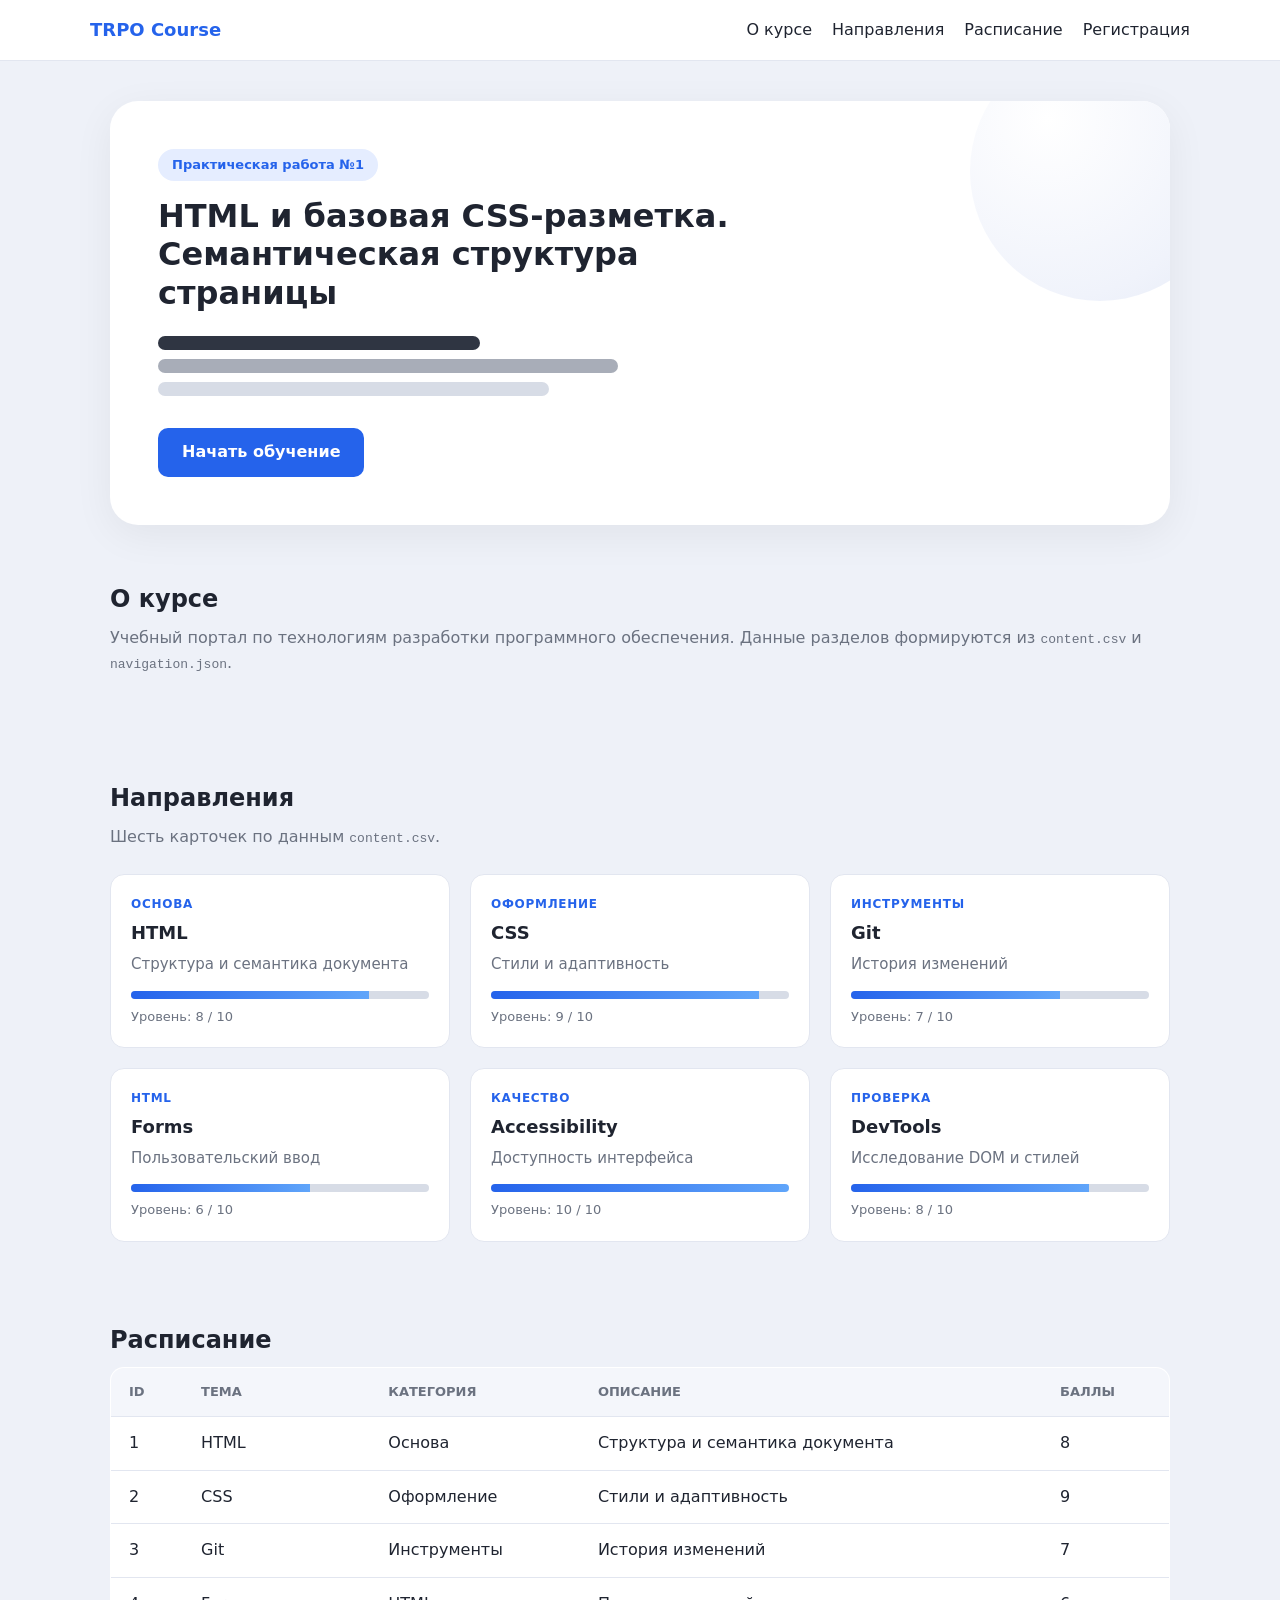
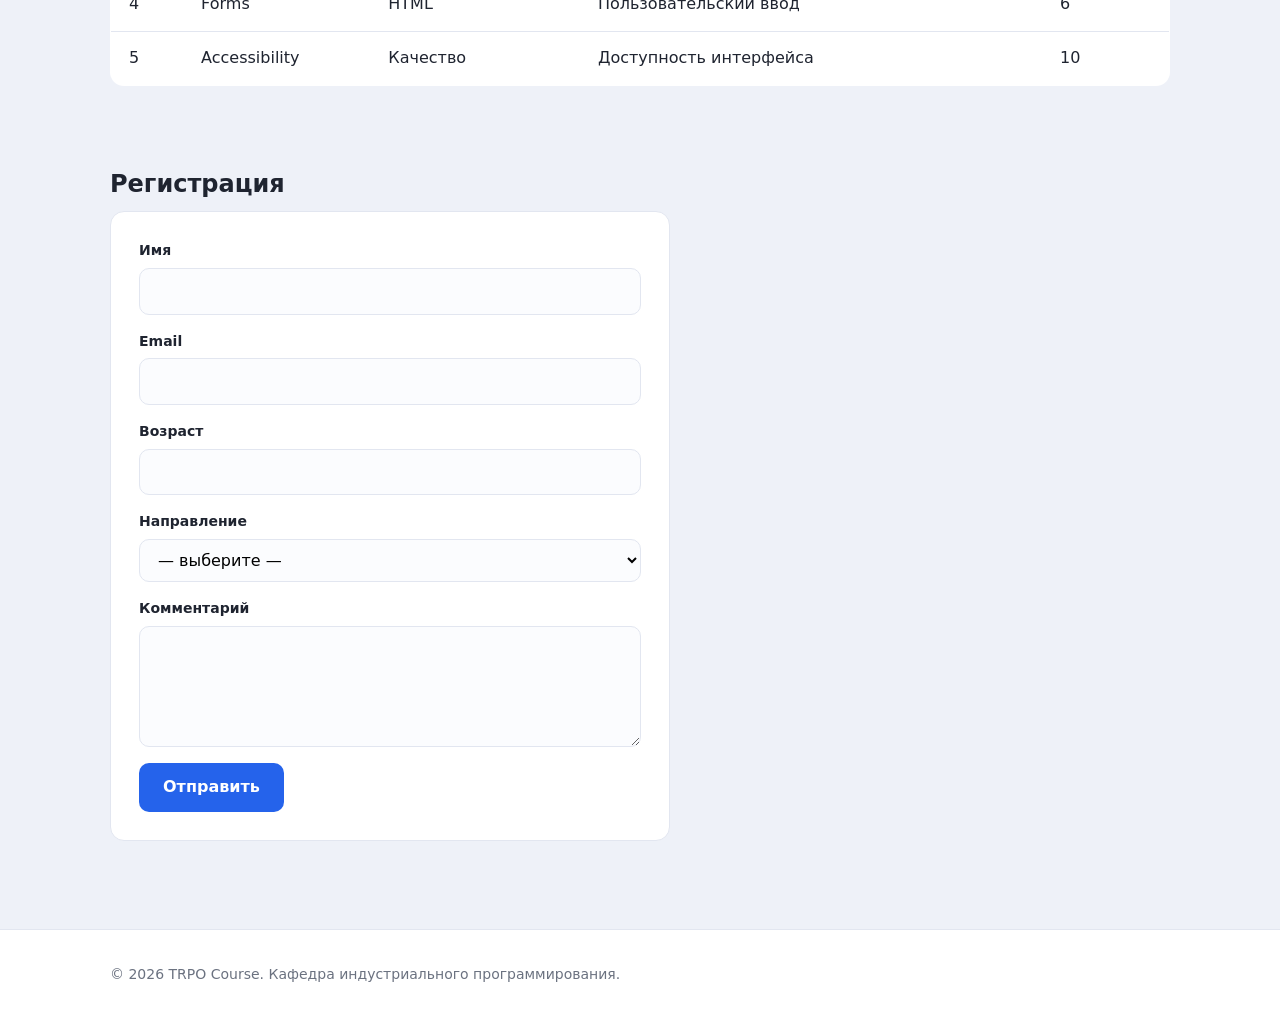
==== trpo-pr01/index.html @ 0c0f669d "Первая практическая" ====
<!doctype html>
<html lang="ru">
<head>
  <meta charset="UTF-8">
  <meta name="viewport" content="width=device-width, initial-scale=1">
  <title>TRPO Course — информационный портал</title>
  <link rel="stylesheet" href="styles.css">
</head>
<body>

  <header class="site-header">
    <div class="container header-inner">
      <a href="index.html" class="logo">
        <span class="logo-dot"></span>
        TRPO Course
      </a>
      <nav aria-label="Основная навигация">
        <ul class="nav-list">
          <li><a href="#about">О курсе</a></li>
          <li><a href="#tracks">Направления</a></li>
          <li><a href="#schedule">Расписание</a></li>
          <li><a href="#signup" class="nav-cta">Регистрация</a></li>
        </ul>
      </nav>
    </div>
  </header>

  <main>

    <!-- HERO -->
    <section class="hero">
      <div class="container">
        <div class="hero-card">
          <div class="hero-content">
            <p class="hero-badge">Практическая работа №1</p>
            <h1>HTML и базовая CSS-разметка.<br>Семантическая структура страницы</h1>
            <div class="hero-lines">
              <span class="line line-dark"></span>
              <span class="line line-gray"></span>
              <span class="line line-light"></span>
            </div>
            <a href="#tracks" class="btn btn-primary">Начать обучение</a>
          </div>
          <div class="hero-decor" aria-hidden="true"></div>
        </div>
      </div>
    </section>

    <!-- О КУРСЕ -->
    <section id="about" class="section">
      <div class="container">
        <h2 class="section-title">О курсе</h2>
        <p class="section-lead">
          Учебный портал по технологиям разработки программного обеспечения.
          Данные разделов формируются из <code>content.csv</code> и <code>navigation.json</code>.
        </p>
      </div>
    </section>

    <!-- НАПРАВЛЕНИЯ -->
    <section id="tracks" class="section">
      <div class="container">
        <h2 class="section-title">Направления</h2>
        <p class="section-lead">Шесть карточек по данным <code>content.csv</code>.</p>

        <div class="cards">
          <article class="card">
            <p class="card-category">Основа</p>
            <h3>HTML</h3>
            <p class="card-desc">Структура и семантика документа</p>
            <div class="card-progress"><span style="width:80%"></span></div>
            <p class="card-value">Уровень: 8 / 10</p>
          </article>

          <article class="card">
            <p class="card-category">Оформление</p>
            <h3>CSS</h3>
            <p class="card-desc">Стили и адаптивность</p>
            <div class="card-progress"><span style="width:90%"></span></div>
            <p class="card-value">Уровень: 9 / 10</p>
          </article>

          <article class="card">
            <p class="card-category">Инструменты</p>
            <h3>Git</h3>
            <p class="card-desc">История изменений</p>
            <div class="card-progress"><span style="width:70%"></span></div>
            <p class="card-value">Уровень: 7 / 10</p>
          </article>

          <article class="card">
            <p class="card-category">HTML</p>
            <h3>Forms</h3>
            <p class="card-desc">Пользовательский ввод</p>
            <div class="card-progress"><span style="width:60%"></span></div>
            <p class="card-value">Уровень: 6 / 10</p>
          </article>

          <article class="card">
            <p class="card-category">Качество</p>
            <h3>Accessibility</h3>
            <p class="card-desc">Доступность интерфейса</p>
            <div class="card-progress"><span style="width:100%"></span></div>
            <p class="card-value">Уровень: 10 / 10</p>
          </article>

          <article class="card">
            <p class="card-category">Проверка</p>
            <h3>DevTools</h3>
            <p class="card-desc">Исследование DOM и стилей</p>
            <div class="card-progress"><span style="width:80%"></span></div>
            <p class="card-value">Уровень: 8 / 10</p>
          </article>
        </div>
      </div>
    </section>

    <!-- РАСПИСАНИЕ -->
    <section id="schedule" class="section">
      <div class="container">
        <h2 class="section-title">Расписание</h2>

        <table class="schedule-table">
          <thead>
            <tr>
              <th>ID</th><th>Тема</th><th>Категория</th><th>Описание</th><th>Баллы</th>
            </tr>
          </thead>
          <tbody>
            <tr><td>1</td><td>HTML</td><td>Основа</td><td>Структура и семантика документа</td><td>8</td></tr>
            <tr><td>2</td><td>CSS</td><td>Оформление</td><td>Стили и адаптивность</td><td>9</td></tr>
            <tr><td>3</td><td>Git</td><td>Инструменты</td><td>История изменений</td><td>7</td></tr>
            <tr><td>4</td><td>Forms</td><td>HTML</td><td>Пользовательский ввод</td><td>6</td></tr>
            <tr><td>5</td><td>Accessibility</td><td>Качество</td><td>Доступность интерфейса</td><td>10</td></tr>
          </tbody>
        </table>
      </div>
    </section>

    <!-- РЕГИСТРАЦИЯ -->
    <section id="signup" class="section">
      <div class="container">
        <h2 class="section-title">Регистрация</h2>

        <form class="feedback-form" action="#" method="post" novalidate>
          <div class="form-field">
            <label for="name">Имя</label>
            <input type="text" id="name" name="name" required minlength="2" maxlength="50">
          </div>
          <div class="form-field">
            <label for="email">Email</label>
            <input type="email" id="email" name="email" required>
          </div>
          <div class="form-field">
            <label for="age">Возраст</label>
            <input type="number" id="age" name="age" min="16" max="99" required>
          </div>
          <div class="form-field">
            <label for="topic">Направление</label>
            <select id="topic" name="topic" required>
              <option value="">— выберите —</option>
              <option value="html">HTML</option>
              <option value="css">CSS</option>
              <option value="git">Git</option>
              <option value="forms">Forms</option>
              <option value="a11y">Accessibility</option>
              <option value="devtools">DevTools</option>
            </select>
          </div>
          <div class="form-field">
            <label for="message">Комментарий</label>
            <textarea id="message" name="message" rows="4" required minlength="10"></textarea>
          </div>
          <button type="submit" class="btn btn-primary">Отправить</button>
        </form>
      </div>
    </section>

  </main>

  <footer class="site-footer">
    <div class="container">
      <p>© 2026 TRPO Course. Кафедра индустриального программирования.</p>
    </div>
  </footer>

</body>
</html>
---- trpo-pr01/styles.css ----
* { box-sizing: border-box; }

body {
  margin: 0;
  font-family: system-ui, sans-serif;
  background: #eef1f8;
  color: #1f2430;
  line-height: 1.55;
}

a { color: #2563eb; text-decoration: none; }
a:hover { text-decoration: underline; }

.container {
  max-width: 1100px;
  margin: 0 auto;
  padding: 0 20px;
}

/* Шапка */
.site-header {
  background: #fff;
  border-bottom: 1px solid #e2e6f0;
}
.header-inner {
  display: flex;
  align-items: center;
  justify-content: space-between;
  padding: 16px 0;
}
.logo { font-weight: 700; font-size: 18px; }
.nav-list {
  display: flex;
  gap: 20px;
  list-style: none;
  margin: 0;
  padding: 0;
}
.nav-list a { color: #1f2430; font-weight: 500; }
.nav-list a:hover { color: #2563eb; }

/* Hero */
.hero { padding: 40px 0 16px; }
.hero-card {
  position: relative;
  background: #fff;
  border-radius: 28px;
  padding: 48px;
  overflow: hidden;
  box-shadow: 0 10px 40px rgba(0,0,0,.06);
}
.hero-content { position: relative; z-index: 2; max-width: 640px; }
.hero-badge {
  display: inline-block;
  background: #e5edff;
  color: #2563eb;
  padding: 6px 14px;
  border-radius: 999px;
  font-size: 13px;
  font-weight: 600;
  margin: 0 0 16px;
}
.hero h1 {
  font-size: 32px;
  line-height: 1.2;
  margin: 0 0 24px;
}
.hero-lines {
  display: flex;
  flex-direction: column;
  gap: 9px;
  margin-bottom: 32px;
  max-width: 460px;
}
.line { display: block; height: 14px; border-radius: 999px; }
.line-dark  { background: #2f3542; width: 70%; }
.line-gray  { background: #a8adb8; width: 100%; }
.line-light { background: #d7dce6; width: 85%; }

.hero-decor {
  position: absolute;
  top: -60px; right: -60px;
  width: 260px; height: 260px;
  border-radius: 50%;
  background: radial-gradient(circle at 30% 30%, #fff 0%, #f0f3fb 70%, #e6ebf7 100%);
  z-index: 1;
}

/* Кнопка */
.btn {
  display: inline-block;
  background: #2563eb;
  color: #fff;
  border: 0;
  border-radius: 10px;
  padding: 12px 24px;
  font: inherit;
  font-weight: 600;
  cursor: pointer;
}
.btn:hover { background: #1d4ed8; text-decoration: none; }

/* Секции */
.section { padding: 40px 0; }
.section-title { font-size: 24px; margin: 0 0 8px; }
.section-lead { color: #6b7280; margin: 0 0 24px; }

/* Карточки */
.cards { display: flex; flex-wrap: wrap; gap: 20px; }
.card {
  flex: 1 1 260px;
  background: #fff;
  border: 1px solid #e2e6f0;
  border-radius: 14px;
  padding: 20px;
}
.card-category {
  font-size: 12px;
  color: #2563eb;
  text-transform: uppercase;
  letter-spacing: .06em;
  font-weight: 700;
  margin: 0 0 6px;
}
.card h3 { margin: 0 0 6px; font-size: 18px; }
.card-desc { color: #6b7280; margin: 0 0 14px; font-size: 15px; }
.card-progress {
  height: 8px;
  background: #d7dce6;
  border-radius: 999px;
  overflow: hidden;
  margin-bottom: 8px;
}
.card-progress span {
  display: block; height: 100%;
  background: linear-gradient(90deg, #2563eb, #60a5fa);
}
.card-value { color: #6b7280; font-size: 13px; margin: 0; }

/* Таблица */
.schedule-table {
  width: 100%;
  border-collapse: collapse;
  background: #fff;
  border: 1px solid #e2e6f0;
  border-radius: 14px;
  overflow: hidden;
}
.schedule-table th, .schedule-table td {
  padding: 14px 18px;
  text-align: left;
  border-bottom: 1px solid #e2e6f0;
}
.schedule-table thead th {
  background: #f4f6fb;
  font-size: 13px;
  text-transform: uppercase;
  color: #6b7280;
}
.schedule-table tbody tr:last-child td { border-bottom: 0; }

/* Форма */
.feedback-form {
  display: flex;
  flex-direction: column;
  gap: 16px;
  max-width: 560px;
  background: #fff;
  border: 1px solid #e2e6f0;
  border-radius: 14px;
  padding: 28px;
}
.form-field { display: flex; flex-direction: column; gap: 6px; }
.form-field label { font-weight: 600; font-size: 14px; }
.form-field input,
.form-field select,
.form-field textarea {
  padding: 10px 14px;
  border: 1px solid #e2e6f0;
  border-radius: 10px;
  font: inherit;
  background: #fbfcfe;
}
.form-field input:focus,
.form-field select:focus,
.form-field textarea:focus {
  border-color: #2563eb;
  background: #fff;
  outline: none;
}
.feedback-form .btn { align-self: flex-start; }

/* Подвал */
.site-footer {
  background: #fff;
  border-top: 1px solid #e2e6f0;
  padding: 20px 0;
  color: #6b7280;
  margin-top: 48px;
  font-size: 14px;
}

/* Мобильная версия */
@media (max-width: 720px) {
  .header-inner { flex-direction: column; align-items: flex-start; gap: 10px; }
  .hero-card { padding: 28px 20px; }
  .hero-decor { width: 160px; height: 160px; top: -40px; right: -40px; }
  .card { flex: 1 1 100%; }
  .hero h1 { font-size: 24px; }
}
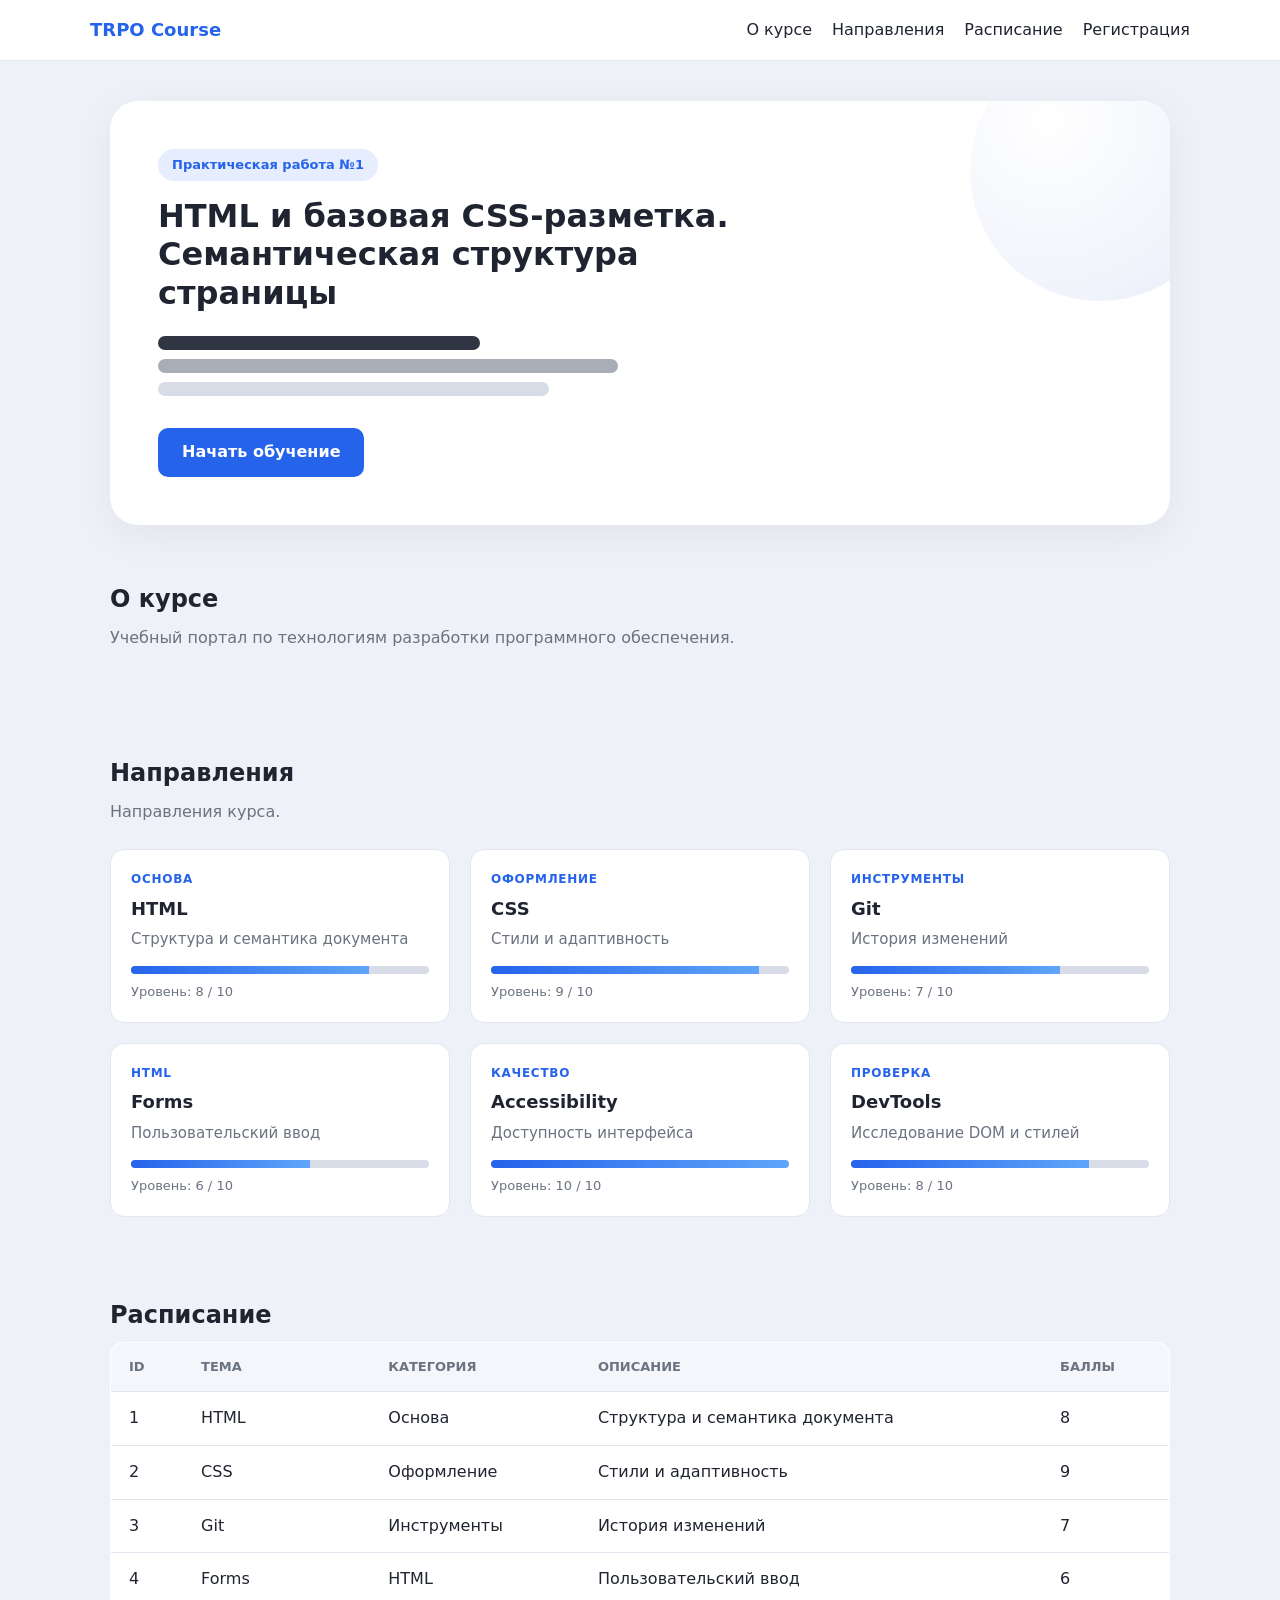
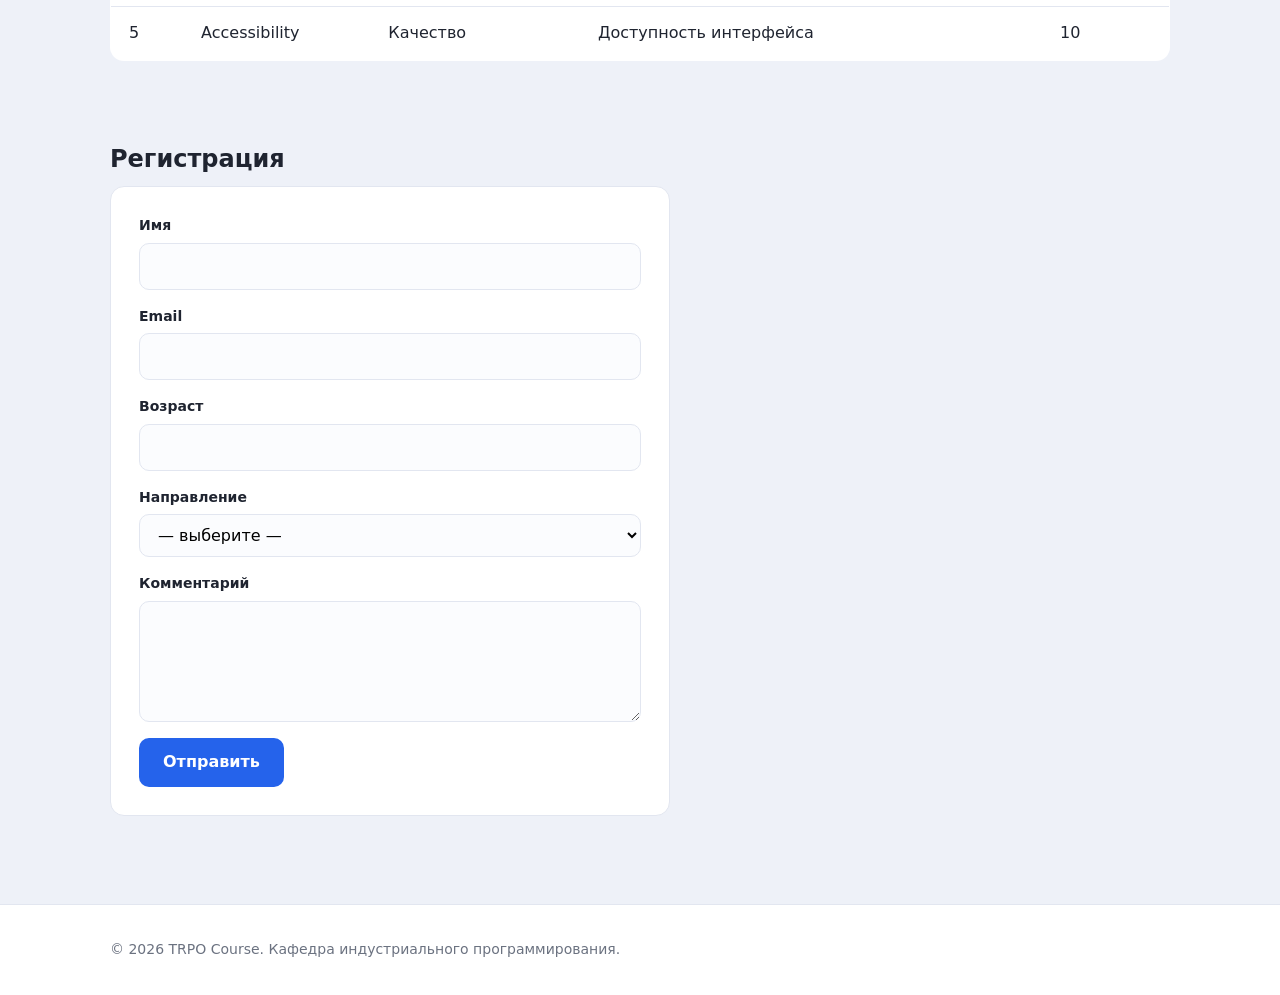
==== commit 9014ca77: "." ====
--- a/trpo-pr01/index.html
+++ b/trpo-pr01/index.html
@@ -52,7 +52,7 @@
         <h2 class="section-title">О курсе</h2>
         <p class="section-lead">
           Учебный портал по технологиям разработки программного обеспечения.
-          Данные разделов формируются из <code>content.csv</code> и <code>navigation.json</code>.
+         
         </p>
       </div>
     </section>
@@ -61,7 +61,7 @@
     <section id="tracks" class="section">
       <div class="container">
         <h2 class="section-title">Направления</h2>
-        <p class="section-lead">Шесть карточек по данным <code>content.csv</code>.</p>
+        <p class="section-lead">Направления курса.</p>
 
         <div class="cards">
           <article class="card">
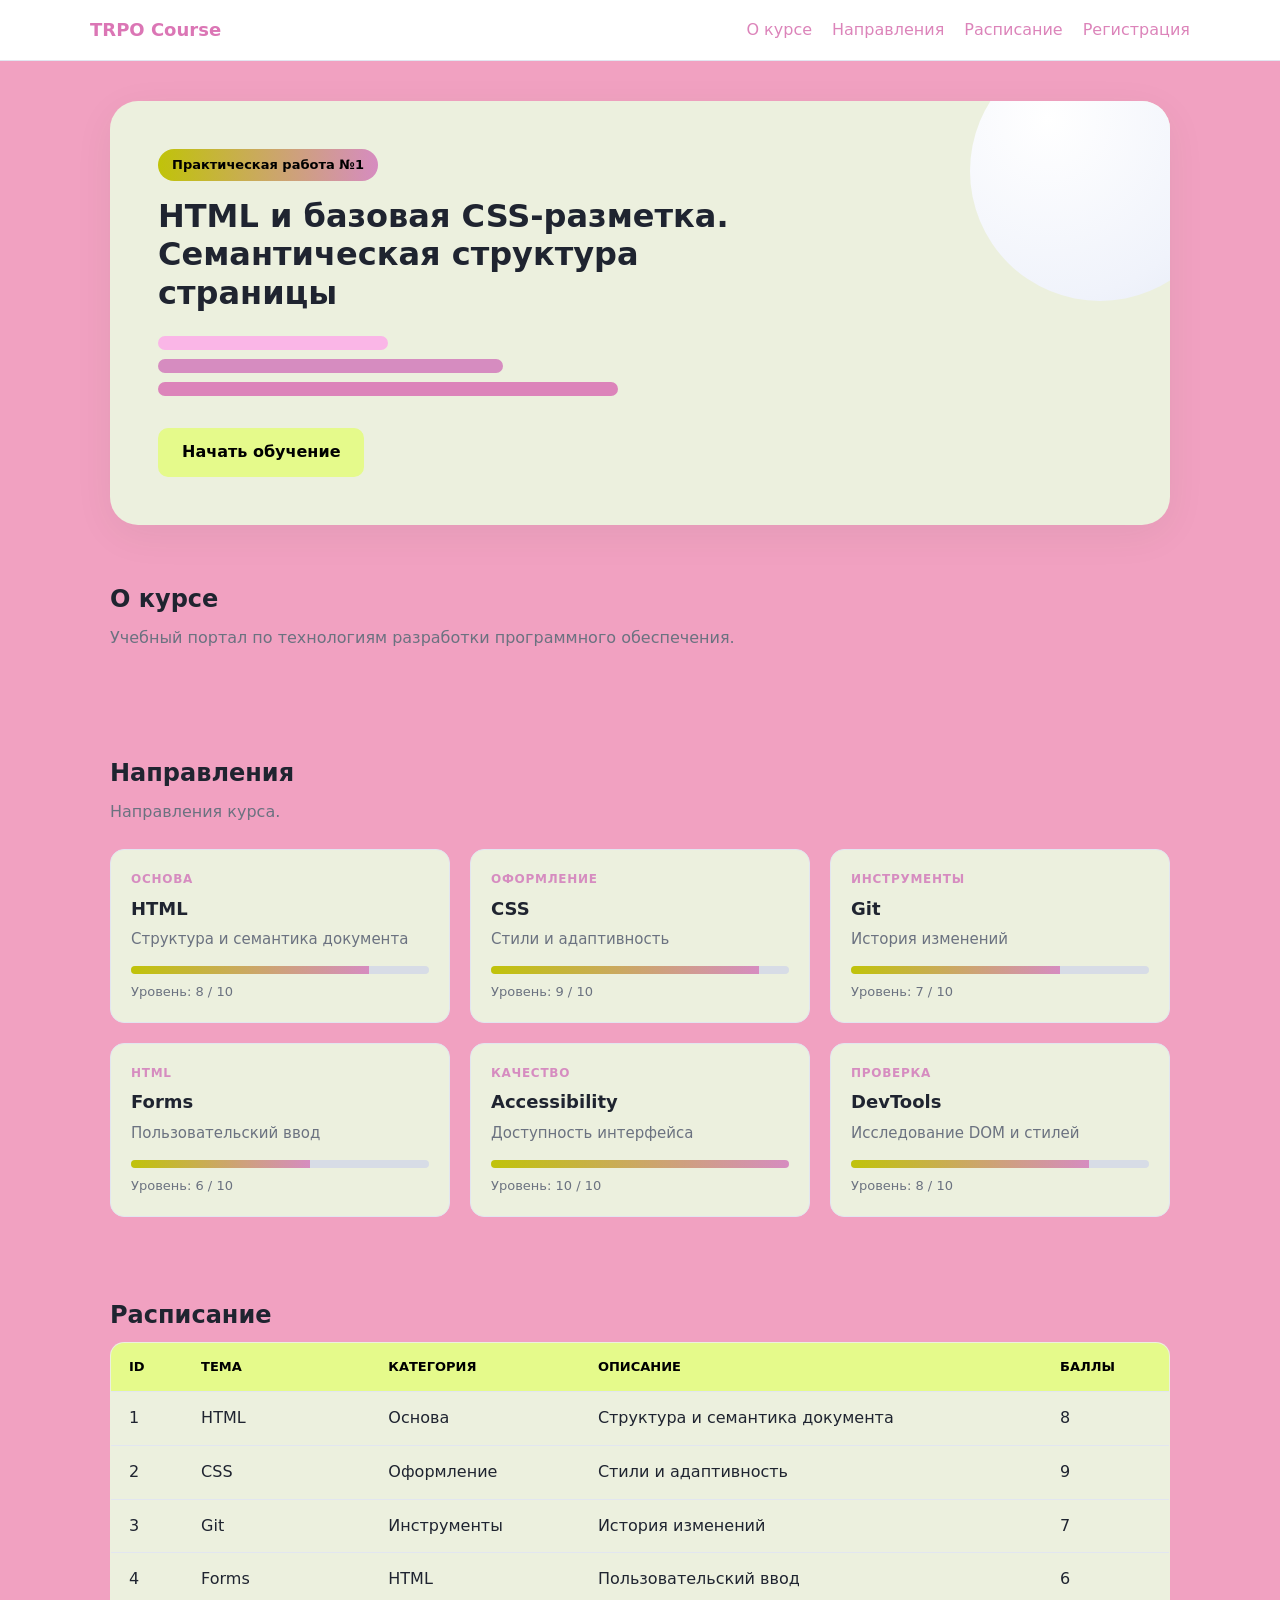
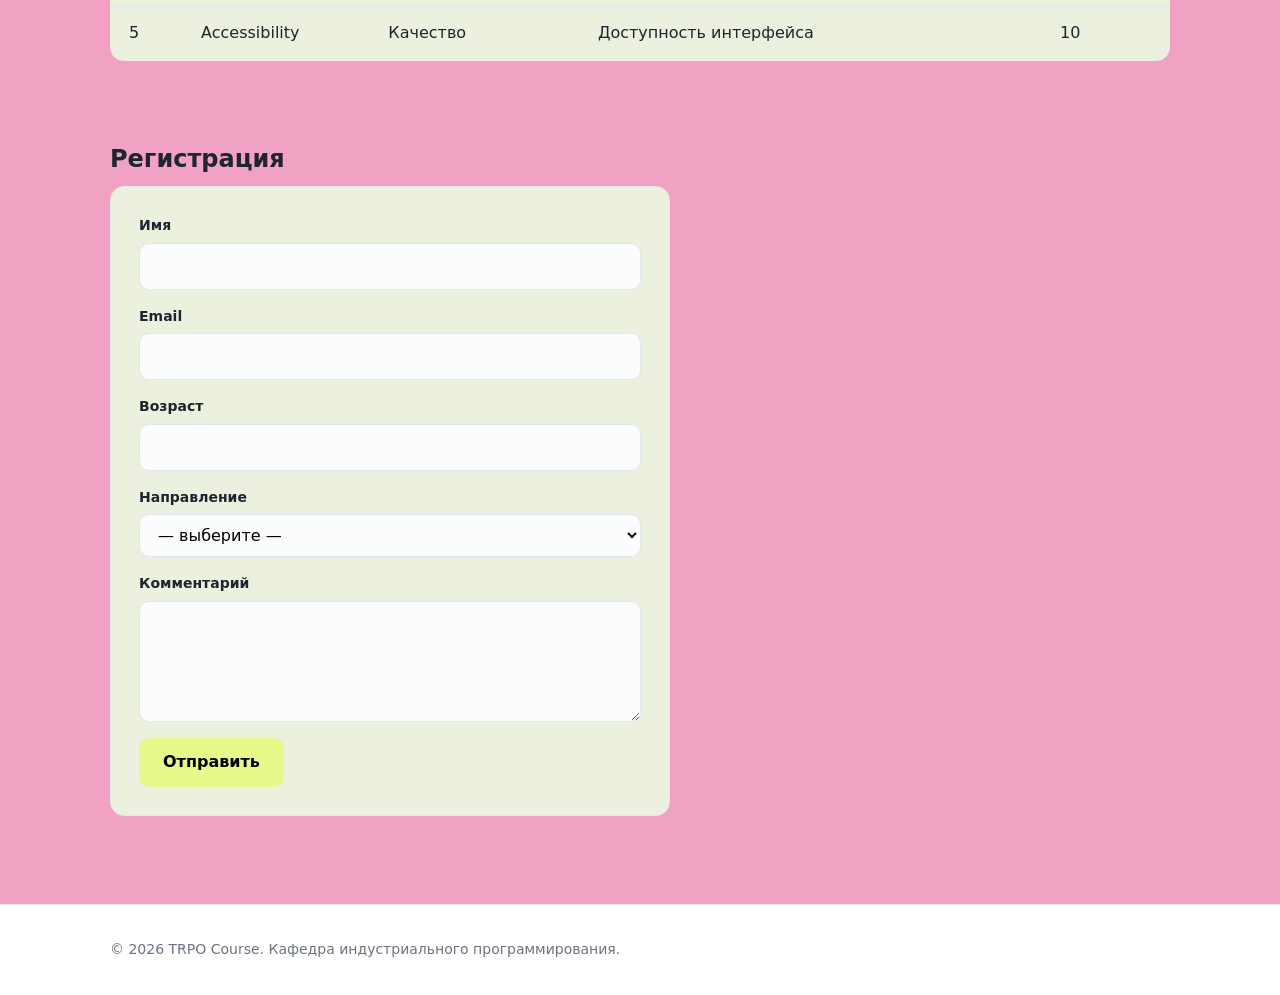
==== commit 15898017: "." ====
--- a/trpo-pr01/index.html
+++ b/trpo-pr01/index.html
@@ -142,10 +142,10 @@
       <div class="container">
         <h2 class="section-title">Регистрация</h2>
 
-        <form class="feedback-form" action="#" method="post" novalidate>
+        <form class="feedback-form" action="#" method="post" >
           <div class="form-field">
             <label for="name">Имя</label>
-            <input type="text" id="name" name="name" required minlength="2" maxlength="50">
+            <input type="text" id="name" name="name" required minlength="2" maxlength="50" pattern="^[A-Za-zА-Яа-яЁё\s\-]+$" title="Введите имя без цифр и специальных символов">
           </div>
           <div class="form-field">
             <label for="email">Email</label>
@@ -184,5 +184,31 @@
     </div>
   </footer>
 
+  <script>
+    document.addEventListener('DOMContentLoaded', () => {
+      const navList = document.querySelector('.nav-list');
+      if (!navList) return;
+
+      fetch('dataset/navigation.json')
+        .then((response) => {
+          if (!response.ok) {
+            throw new Error('Navigation file not found');
+          }
+          return response.json();
+        })
+        .then((items) => {
+          navList.innerHTML = items
+            .map((item) => {
+              const isCta = item.label === 'Регистрация';
+              return `<li><a href="#${item.target}"${isCta ? ' class="nav-cta"' : ''}>${item.label}</a></li>`;
+            })
+            .join('');
+        })
+        .catch(() => {
+          // Оставляем текущую разметку навигации, если JSON недоступен.
+        });
+    });
+  </script>
+
 </body>
 </html>
--- a/trpo-pr01/styles.css
+++ b/trpo-pr01/styles.css
@@ -3,12 +3,12 @@
 body {
   margin: 0;
   font-family: system-ui, sans-serif;
-  background: #eef1f8;
+  background: #f1a1c1;
   color: #1f2430;
   line-height: 1.55;
 }
 
-a { color: #2563eb; text-decoration: none; }
+a { color: #1f2430; text-decoration: none; }
 a:hover { text-decoration: underline; }
 
 .container {
@@ -28,6 +28,8 @@
   justify-content: space-between;
   padding: 16px 0;
 }
+
+
 .logo { font-weight: 700; font-size: 18px; }
 .nav-list {
   display: flex;
@@ -36,24 +38,32 @@
   margin: 0;
   padding: 0;
 }
-.nav-list a { color: #1f2430; font-weight: 500; }
+.nav-list a { color: #dc84ba; font-weight: 500; }
 .nav-list a:hover { color: #2563eb; }
+
+
+.logo {
+  color: #db76b5;
+}
+.logo:hover {
+  text-decoration: underline;
+}
 
 /* Hero */
 .hero { padding: 40px 0 16px; }
 .hero-card {
   position: relative;
-  background: #fff;
+  background: #ecf0de;
   border-radius: 28px;
   padding: 48px;
   overflow: hidden;
-  box-shadow: 0 10px 40px rgba(0,0,0,.06);
+  box-shadow: 0 10px 40px rgba(8, 65, 31, 0.06);
 }
 .hero-content { position: relative; z-index: 2; max-width: 640px; }
 .hero-badge {
   display: inline-block;
-  background: #e5edff;
-  color: #2563eb;
+  background: linear-gradient(90deg, #c0c309, #d68cc0);
+  color: #000000;
   padding: 6px 14px;
   border-radius: 999px;
   font-size: 13px;
@@ -73,9 +83,9 @@
   max-width: 460px;
 }
 .line { display: block; height: 14px; border-radius: 999px; }
-.line-dark  { background: #2f3542; width: 70%; }
-.line-gray  { background: #a8adb8; width: 100%; }
-.line-light { background: #d7dce6; width: 85%; }
+.line-dark  { background: #fab6e7; width: 50%; }
+.line-gray  { background: #d68cc0; width: 75%; }
+.line-light { background: #dc84ba; width: 100%; }
 
 .hero-decor {
   position: absolute;
@@ -89,8 +99,8 @@
 /* Кнопка */
 .btn {
   display: inline-block;
-  background: #2563eb;
-  color: #fff;
+  background: #e5fa8b;
+  color: #000;
   border: 0;
   border-radius: 10px;
   padding: 12px 24px;
@@ -98,7 +108,7 @@
   font-weight: 600;
   cursor: pointer;
 }
-.btn:hover { background: #1d4ed8; text-decoration: none; }
+.btn:hover { background: #c0c309; text-decoration: none; }
 
 /* Секции */
 .section { padding: 40px 0; }
@@ -109,14 +119,14 @@
 .cards { display: flex; flex-wrap: wrap; gap: 20px; }
 .card {
   flex: 1 1 260px;
-  background: #fff;
+  background: #ecf0de;
   border: 1px solid #e2e6f0;
   border-radius: 14px;
   padding: 20px;
 }
 .card-category {
   font-size: 12px;
-  color: #2563eb;
+  color: #d68cc0;
   text-transform: uppercase;
   letter-spacing: .06em;
   font-weight: 700;
@@ -133,7 +143,7 @@
 }
 .card-progress span {
   display: block; height: 100%;
-  background: linear-gradient(90deg, #2563eb, #60a5fa);
+  background: linear-gradient(90deg, #c0c309, #d68cc0);
 }
 .card-value { color: #6b7280; font-size: 13px; margin: 0; }
 
@@ -141,7 +151,7 @@
 .schedule-table {
   width: 100%;
   border-collapse: collapse;
-  background: #fff;
+  background: #ecf0de;
   border: 1px solid #e2e6f0;
   border-radius: 14px;
   overflow: hidden;
@@ -152,10 +162,10 @@
   border-bottom: 1px solid #e2e6f0;
 }
 .schedule-table thead th {
-  background: #f4f6fb;
+  background: #e5fa8b;
   font-size: 13px;
   text-transform: uppercase;
-  color: #6b7280;
+  color: #000;
 }
 .schedule-table tbody tr:last-child td { border-bottom: 0; }
 
@@ -165,7 +175,7 @@
   flex-direction: column;
   gap: 16px;
   max-width: 560px;
-  background: #fff;
+  background: #ecf0de;
   border: 1px solid #e2e6f0;
   border-radius: 14px;
   padding: 28px;
@@ -188,6 +198,8 @@
   background: #fff;
   outline: none;
 }
+
+
 .feedback-form .btn { align-self: flex-start; }
 
 /* Подвал */
